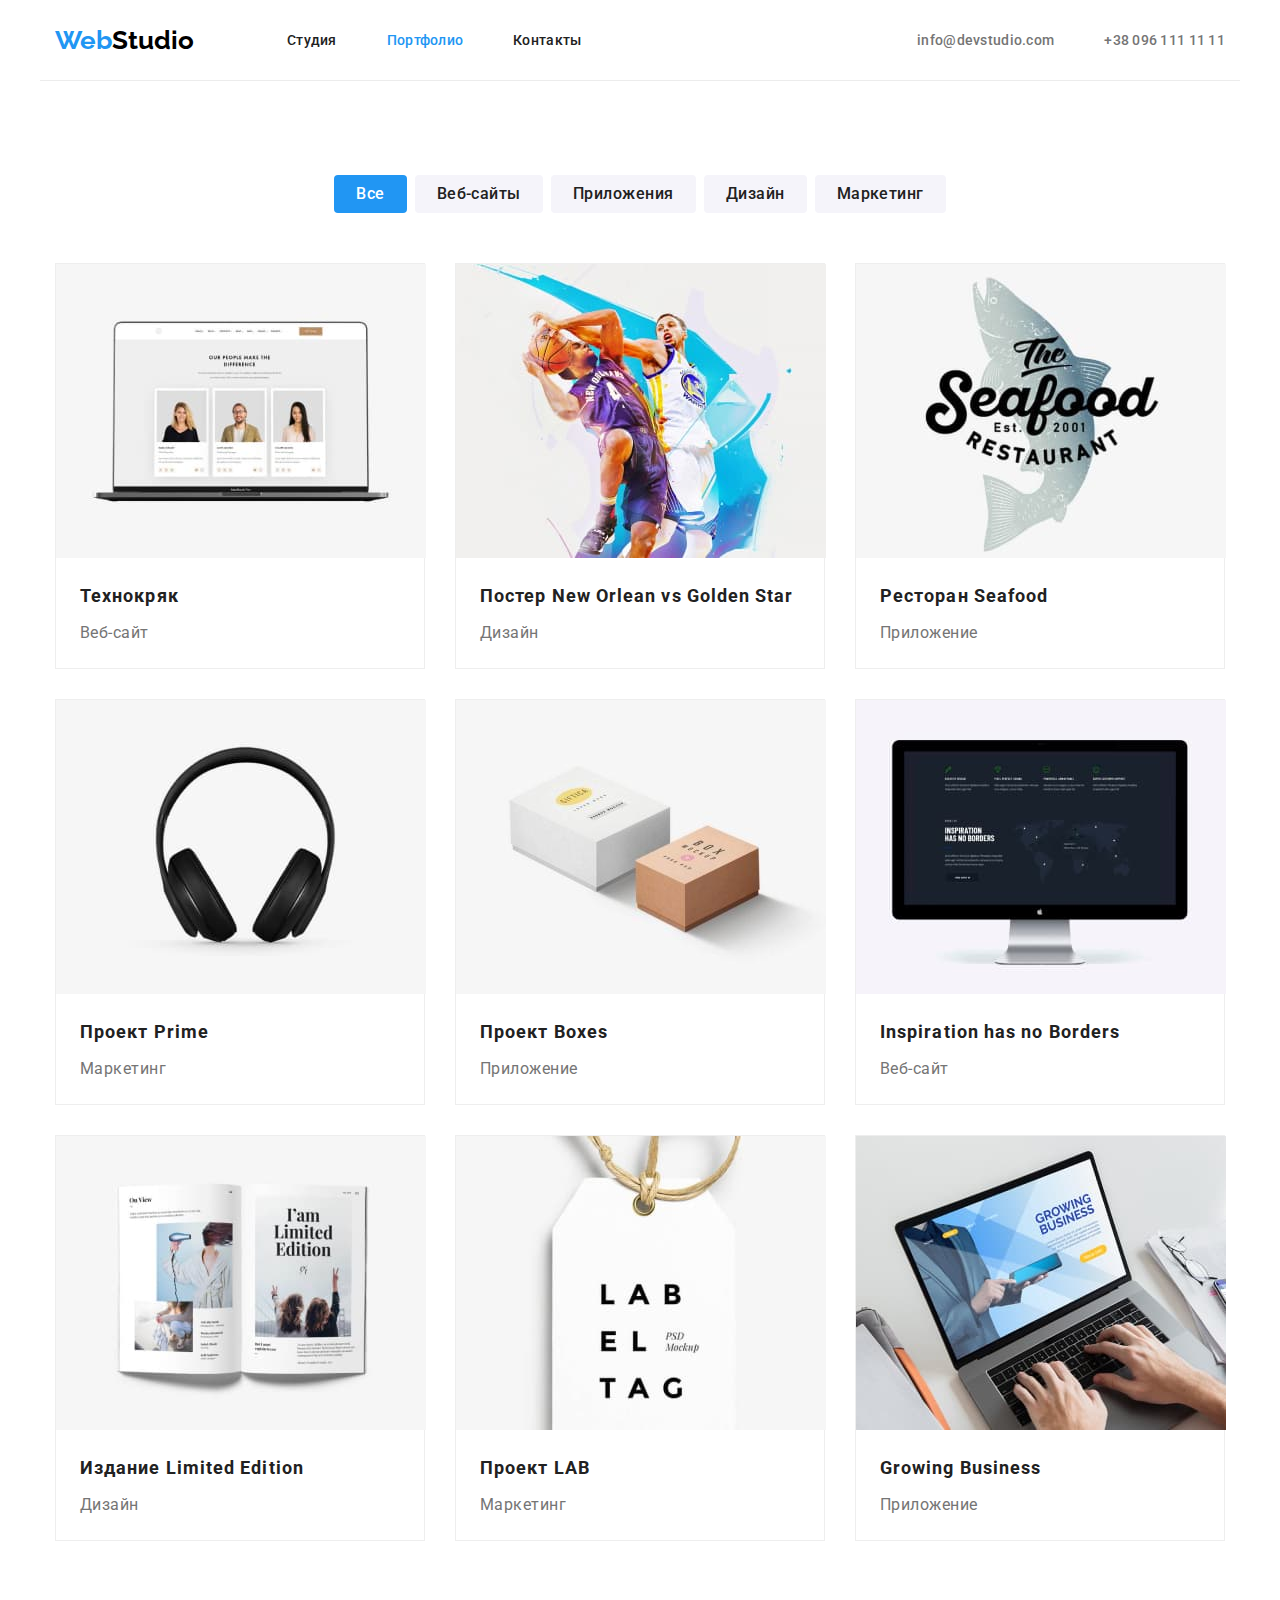
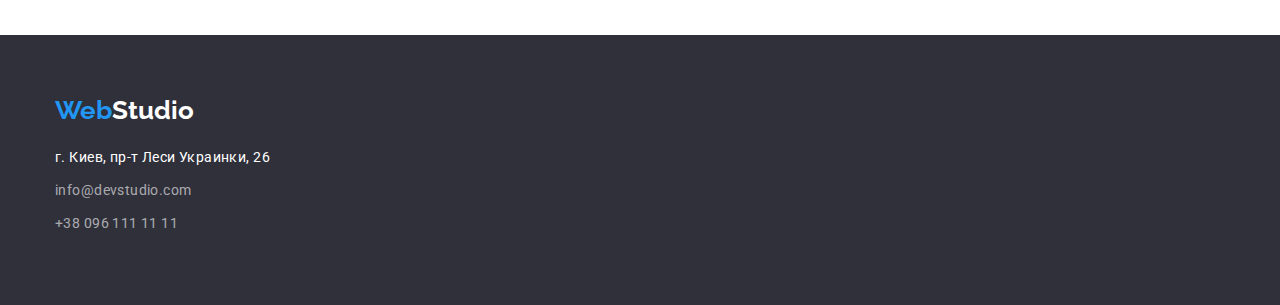
==== portfolio.html @ a49fc219 "homework04" ====
<!DOCTYPE html>
<html lang="ru">
<head>
    <meta charset="UTF-8">
    <meta http-equiv="X-UA-Compatible" content="IE=edge">
    <meta name="viewport" content="width=device-width, initial-scale=1.0">
    <title>Портфолио</title>
    <link rel="preconnect" href="https://fonts.gstatic.com">
    <link rel="stylesheet" href="https://fonts.googleapis.com/css2?family=Raleway:wght@700&family=Roboto:wght@400;500;700;900&display=swap">
    <link rel="stylesheet" href="https://cdnjs.cloudflare.com/ajax/libs/modern-normalize/1.0.0/modern-normalize.min.css" />
    <link rel="stylesheet" href="./css/styles.css">
</head>

<body>
    <header class="header">
        <div class="container main-nav">
            <!--<nav class="nav-menu"> -->
            <nav class="nav-list">
                <a class="logo" href="./index.html"><span class="web">Web</span>Studio</a>
                <ul class="site-list list">
                    <li class="item"><a href="./index.html" class="link">Студия</a></li>
                    <li class="item"><a href="./portfolio.html" class="link current">Портфолио</a></li>
                    <li class="item"><a href="" class="link">Контакты</a></li>
                </ul>
            </nav>
            <ul class="contact-list list">
                <li class="item"><a href="mailto:info@devstudio.com" class="link">info@devstudio.com</a></li>
                <li class="item"><a href="tel:+380961111111" class="link">+38 096 111 11 11</a></li>
            </ul>
        </div>
    </header>

    <main>
        <section class="portfolio">
            <div class="container">
                <h1 class="title visually-hidden">Портфолио</h1>
                <ul class="filters">
                    <li class="item"><button type="button" class="filters-button active">Все</button></li>
                    <li class="item"><button type="button" class="filters-button">Веб-сайты</button></li>
                    <li class="item"><button type="button" class="filters-button">Приложения</button></li>
                    <li class="item"><button type="button" class="filters-button">Дизайн</button></li>
                    <li class="item"><button type="button" class="filters-button">Маркетинг</button></li>
                </ul>
                <ul class="projects">
                    <li class="item">
                        <a href="" class="link">
                            <img src="./images/tehnokryak.jpg" alt="Технокряк" width="370" class="img">
                            <div class="projects-description">
                                <h2 class="title">Технокряк</h2>
                                <p class="text">Веб-сайт</p>
                            </div>    
                        </a>
                    </li>
                    <li class="item">
                        <a href="" class="link">
                            <img src="./images/newOrlean.jpg" alt="Постер New Orlean vs Golden Star" width="370" class="img">
                            <div class="projects-description">
                                <h2 class="title">Постер New Orlean vs Golden Star</h2>
                                <p class="text">Дизайн</p>
                            </div>
                        </a>
                    </li>
                    <li class="item">
                        <a href="" class="link">
                            <img src="./images/seafood.jpg" alt="Ресторан Seafood" width="370" class="img">
                            <div class="projects-description">
                                <h2 class="title">Ресторан Seafood</h2>
                                <p class="text">Приложение</p>
                            </div>
                        </a>
                    </li>
                    <li class="item">
                        <a href="" class="link">
                            <img src="./images/prime.jpg" alt="Проект Prime" width="370" class="img">
                            <div class="projects-description">
                                <h2 class="title">Проект Prime</h2>
                                <p class="text">Маркетинг</p>
                            </div>
                        </a>
                    </li>
                    <li class="item">
                        <a href="" class="link">
                            <img src="./images/Boxes.jpg" alt="Проект Boxes" width="370" class="img">
                            <div class="projects-description">
                                <h2 class="title">Проект Boxes</h2>
                                <p class="text">Приложение</p>
                            </div>
                        </a>
                    </li>
                    <li class="item">
                        <a href="" class="link">
                            <img src="./images/inspirationHasNoBorders.jpg" alt="Inspiration has no Borders" width="370" class="img">
                            <div class="projects-description">
                                <h2 class="title">Inspiration has no Borders</h2>
                                <p class="text">Веб-сайт</p>
                            </div>
                        </a>
                    </li>
                    <li class="item">
                        <a href="" class="link">
                            <img src="./images/limitedEdition.jpg" alt="Издание Limited Edition" width="370" class="img">
                            <div class="projects-description">
                                <h2 class="title">Издание Limited Edition</h2>
                                <p class="text">Дизайн</p>
                            </div>
                        </a>
                    </li>
                    <li class="item">
                        <a href="" class="link">
                            <img src="./images/lab.jpg" alt="Проект LAB" width="370" class="img">
                            <div class="projects-description">
                                <h2 class="title">Проект LAB</h2>
                                <p class="text">Маркетинг</p>
                            </div>
                        </a>
                    </li>
                    <li class="item">
                        <a href="" class="link">
                            <img src="./images/growingBusiness.jpg" alt="Growing Business" width="370" class="img">
                            <div class="projects-description">
                                <h2 class="title">Growing Business</h2>
                                <p class="text">Приложение</p>
                            </div>    
                        </a>
                    </li>
                </ul>
            </div>        
        </section>    
    </main>

    <footer class="footer">
        <div class="container">
            <a href="./index.html" class="logo"><span class="web">Web</span>Studio</a>
            <address class="footer-address">
                <p class="item-address">г. Киев, пр-т Леси Украинки, 26</p>
                <ul class="footer-address-list">
                    <li class="item"><a href="mailto:info@devstudio.com" class="link item-mail">info@devstudio.com</a></li>
                    <li class="item"><a href="tel:+380961111111" class=" link item-tel">+38 096 111 11 11</a></li>
                </ul>
            </address>
        </div>
    </footer>

</body>
</html>
---- css/styles.css ----
:root {
  --primery-text-color: #757575;
  --title-text-color: #212121;
  --accent-color: #2196f3;
  --bg-color: #2f303a;
  --white-color: #ffffff;
  --accent-color-button: #188ce8;
  --bg-color-section: #f5f4fa;
  --black-color: #000000;
  --address-color: rgba(255, 255, 255, 0.6);
  --border-color: #ececec;
  --border-color-item: #eeeeee;
  --font-family-logo: raleway, sans-serif;
  --primery-font-family: roboto, sans-serif;
}

html {
  box-sizing: border-box;
}

*::before,
*::after {
  box-sizing: inherit;
}

body {
  font-family: var(--primery-font-family);
  background: var(--white-color);
  color: var(--primery-text-color);
}

h1,
h2,
h3,
h4,
h5,
h6.p {
  margin-top: 0px;
  margin-bottom: 0px;
}

.container {
  width: 1200px;
  padding-right: 15px;
  padding-left: 15px;
  margin-left: auto;
  margin-right: auto;
}

.title {
  font-weight: 700;
  letter-spacing: 0.03em;
  color: var(--title-text-color);
}

.text {
  font-weight: 400;
  letter-spacing: 0.03em;
  color: var(--primery-text-color);
}
.list {
  margin: 0px;
  padding: 0px;
  list-style: none;
}

.visually-hidden {
  position: absolute;
  width: 1px;
  height: 1px;
  margin: -1px;
  border: 0;
  padding: 0;

  white-space: nowrap;
  clip-path: inset(100%);
  clip: rect(0 0 0 0);
  overflow: hidden;
}

/* header */

.main-nav,
.nav-list {
  display: flex;
  align-items: center;
}

.main-nav {
  border-bottom: 1px solid var(--border-color);
}

.logo {
  font-family: var(--font-family-logo);
  font-weight: 700;
  font-size: 26px;
  line-height: 1.192;
  text-align: left;
  color: var(--black-color);
  text-decoration: none;
}

.nav-list .logo {
  margin-right: 93px;
}

.logo .web {
  color: var(--accent-color);
}

.site-list {
  display: flex;
}

.site-list .item:not(:last-child) {
  margin-right: 50px;
}

.contact-list .link,
.site-list .link {
  display: block;
  padding-top: 32px;
  padding-bottom: 32px;

  text-decoration: none;
  color: var(--title-text-color);
}

.contact-list {
  display: flex;
  margin-left: auto;
}

.contact-list .item:not(:last-child) {
  margin-right: 50px;
}

.site-list,
.contact-list {
  font-weight: 500;
  font-size: 14px;
  line-height: 1.143;
  letter-spacing: 0.02em;
  text-align: left;
}

.contact-list .link {
  color: var(--primery-text-color);
  text-decoration: none;
}

.site-list .link:hover,
.site-list .link:focus,
.site-list .link:active,
.contact-list .link:hover,
.contact-list .link:focus,
.contact-list .link:active {
  color: var(--accent-color);
}

.site-list .current {
  color: var(--accent-color);
}

/* main */

/* hero*/

.hero {
  background-color: var(--bg-color);
  padding-top: 200px;
  padding-bottom: 200px;
}

.hero .container {
  text-align: center;
}

.hero .title {
  margin-bottom: 40px;

  font-weight: 900;
  font-size: 44px;
  line-height: 1.363;
  letter-spacing: 0.06em;
  text-transform: uppercase;

  color: var(--white-color);
}

.hero .order-service {
  border-style: none;
  border-radius: 4px;
  padding-right: 32px;
  padding-left: 32px;
  padding-top: 10px;
  padding-bottom: 10px;
  min-width: 200px;

  font-family: var(--primery-font-family);
  font-style: normal;
  font-weight: 700;
  font-size: 16px;
  line-height: 1.875;
  letter-spacing: 0.06em;
  color: var(--white-color);
  background-color: var(--accent-color);

  cursor: pointer;
}

.hero .order-service:hover,
.hero .order-service:focus .hero .order-service:active {
  background-color: var(--accent-color-button);
}

/* features */
.features {
  padding-top: 94px;
  padding-bottom: 94px;
}

.features .features-list {
  display: flex;
  margin-top: 0px;
  margin-bottom: 0px;
  padding-left: 0px;

  list-style: none;
  font-size: 14px;
  text-align: left;
  letter-spacing: 0.03em;
}

.features-list .item {
  width: 270px;
}

.features-list .item:not(:last-child) {
  margin-right: 30px;
}

.features .title {
  margin-bottom: 10px;
  line-height: 1.143;
  text-transform: uppercase;
}

.features .text {
  margin-top: 0px;
  margin-bottom: 0px;

  line-height: 1.714;
}

/* activities */
.activities {
  padding-bottom: 94px;
}

.activities .title {
  margin-bottom: 50px;

  font-size: 36px;
  line-height: 1.167;
  text-align: center;
}

.activities .activities-list {
  display: flex;
  list-style: none;
  padding-left: 0px;
  margin-top: 0px;
  margin-bottom: 0px;
}

.activities-list .item + .item {
  margin-left: 30px;
}

.activities-list .img {
  display: block;
  width: 370px;
}

/* team */
.team {
  background-color: var(--bg-color-section);
  text-align: center;
  padding-top: 94px;
  padding-bottom: 94px;
}

.team .title {
  margin-bottom: 50px;

  font-size: 36px;
  line-height: 1.171;
}

.team .team-list {
  display: flex;
  list-style: none;
  padding-left: 0px;
  margin-top: 0px;
  margin-bottom: 0px;

  width: 270px;
  font-size: 16px;
}

.team-list .item:not(:last-child) {
  margin-right: 30px;
}

.team-list .item-description {
  border-bottom-right-radius: 4px;
  border-bottom-left-radius: 4px;

  background-color: var(--white-color);
}

.team .img {
  display: block;
}

.team-list .team-description {
  padding-top: 30px;
  padding-bottom: 30px;
}

.team-list .title {
  margin-bottom: 10px;

  font-weight: 500;
  line-height: 1.188;
  font-size: 16px;
}

.team-list .text {
  margin-bottom: 0px;
  margin-top: 0px;

  font-weight: 400;
  line-height: 1.188;
  font-size: 16px;
}

/* footer*/

.footer {
  background-color: var(--bg-color);
  padding-top: 60px;
  padding-bottom: 60px;
}

.footer .logo {
  display: block;
  margin-bottom: 20px;

  color: var(--white-color);
}

.footer-address-list,
.item-address {
  padding-left: 0px;
  margin-top: 0px;
  margin-bottom: 9px;

  font-weight: 400;
  font-size: 14px;
  line-height: 1.714;
  text-align: left;
  letter-spacing: 0.03em;
  font-style: normal;
  list-style: none;
}

.footer-address {
  width: 231px;
}

.footer-address .item-address {
  color: var(--white-color);
}

.footer-address-list .link {
  display: block;
  color: var(--address-color);
  text-decoration: none;
}

.footer-address-list .item-mail {
  margin-bottom: 9px;
}

.footer-address-list .item-mail:hover,
.footer-address-list .item-mail:focus,
.footer-address-list .item-mail:active,
.footer-address-list .item-tel:hover,
.footer-address-list .item-tel:focus,
.footer-address-list .item-tel:active {
  color: var(--accent-color);
}

/* PORTFOLIO*/

.portfolio {
  padding-top: 94px;
  padding-bottom: 94px;
}

.portfolio .filters,
.portfolio .projects {
  display: flex;
  margin-top: 0px;
  margin-bottom: 0px;
  padding-left: 0px;

  list-style: none;
}

.portfolio .filters {
  justify-content: center;
  margin-bottom: 50px;
}

.filters .item:not(:last-child) {
  margin-right: 8px;
}

.portfolio .filters-button {
  padding-top: 6px;
  padding-right: 22px;
  padding-bottom: 6px;
  padding-left: 22px;
  border-radius: 4px;

  font-family: var(--primery-font-family);
  font-weight: 500;
  font-size: 16px;
  line-height: 1.625;
  text-align: center;
  letter-spacing: 0.03em;
  color: var(--title-text-color);
  background-color: var(--bg-color-section);
  border-style: none;
  cursor: pointer;
}

.portfolio .filters-button:hover,
.portfolio .filters-button:focus,
.portfolio .filters-button:active {
  color: var(--white-color);
  background-color: var(--accent-color);
}

.filters .active {
  background-color: var(--accent-color);
  color: var(--white-color);
}

.portfolio .projects {
  flex-wrap: wrap;
}

.projects .item {
  border: 1px solid var(--border-color-item);
  width: 370px;
}

.projects .item {
  margin-bottom: 30px;
  margin-right: 30px;
}
.projects .item:nth-last-child(-n + 3) {
  margin-bottom: 0px;
}
.projects .item:nth-child(3n) {
  margin-right: 0px;
}

.projects .link {
  text-decoration: none;
}

.projects .img {
  display: block;
}

.projects .projects-description {
  padding-top: 20px;
  padding-right: 24px;
  padding-bottom: 20px;
  padding-left: 24px;

  text-align: left;
}

.projects .title {
  margin-bottom: 4px;

  font-size: 18px;
  line-height: 2;
  letter-spacing: 0.06em;
}

.projects .text {
  margin-top: 0px;
  margin-bottom: 0px;

  font-size: 16px;
  line-height: 1.875;
  letter-spacing: 0.03em;
  color: var(--primery-text-color);
}
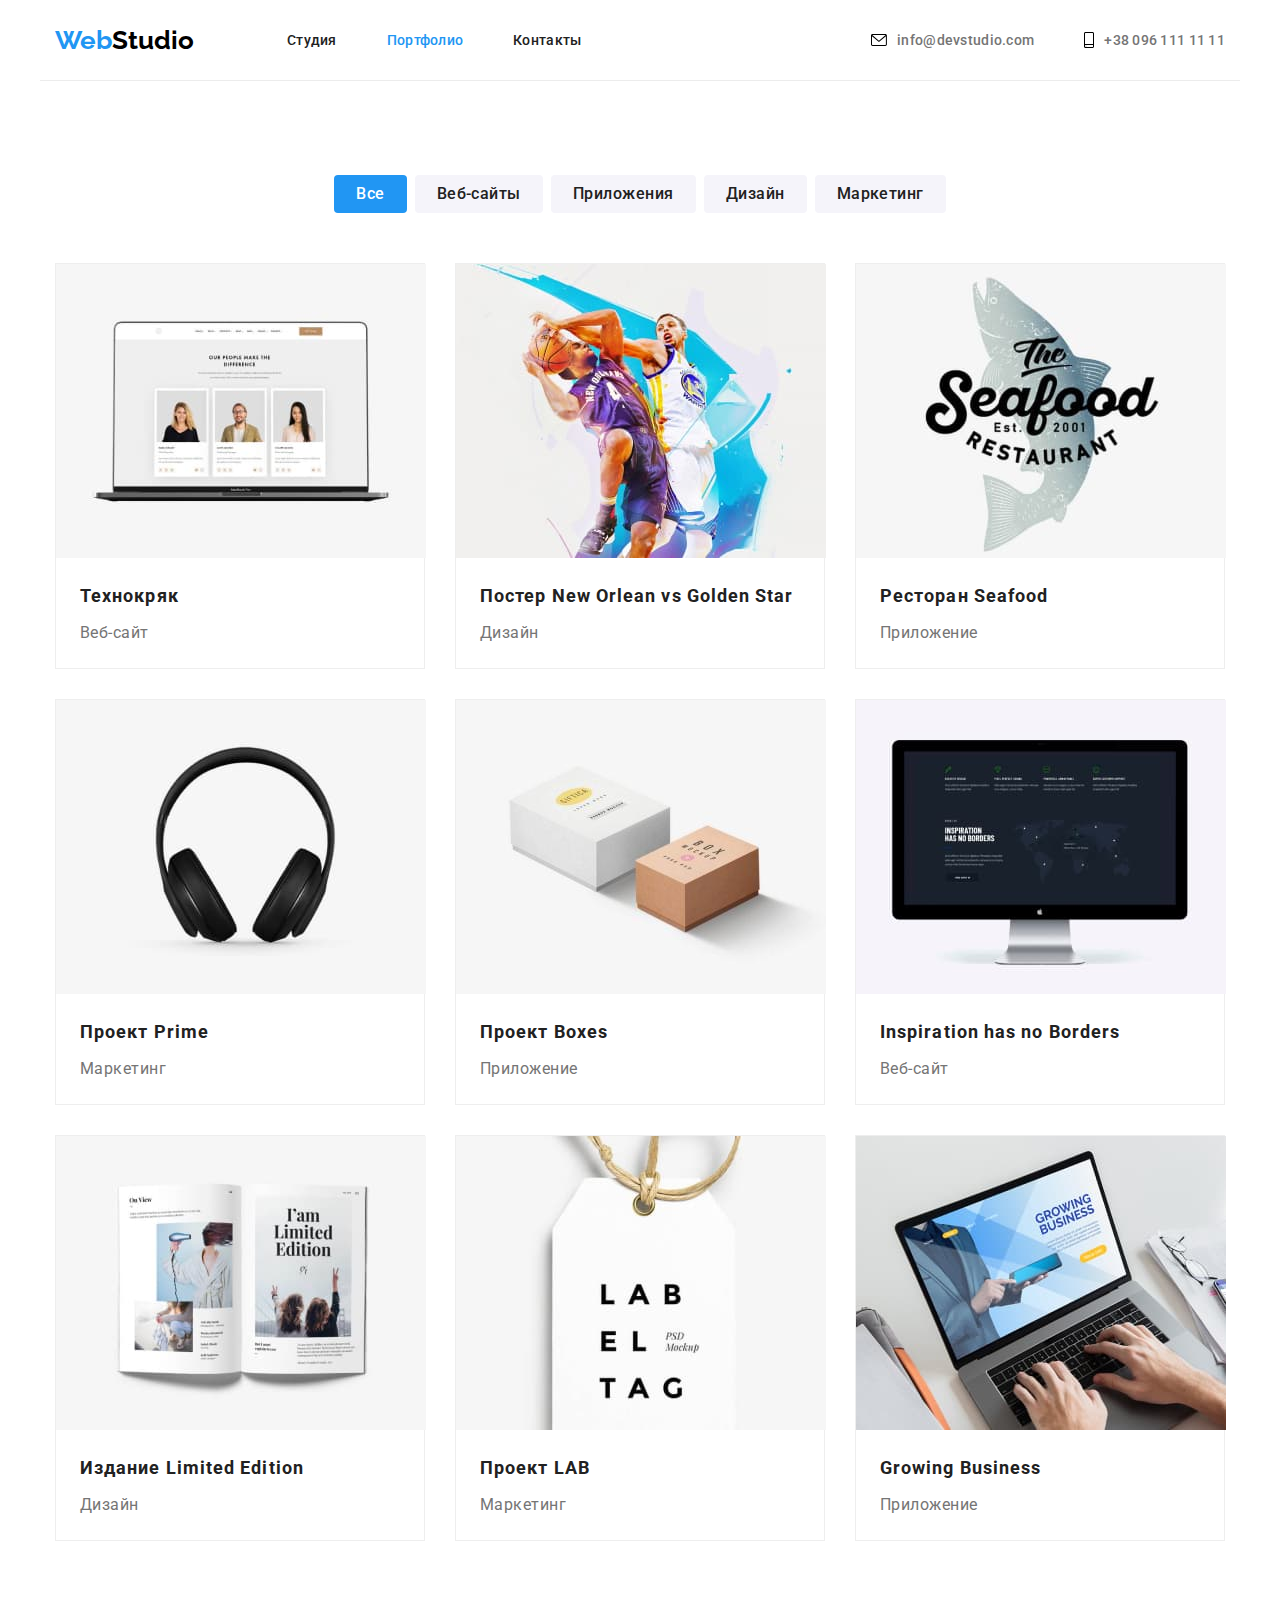
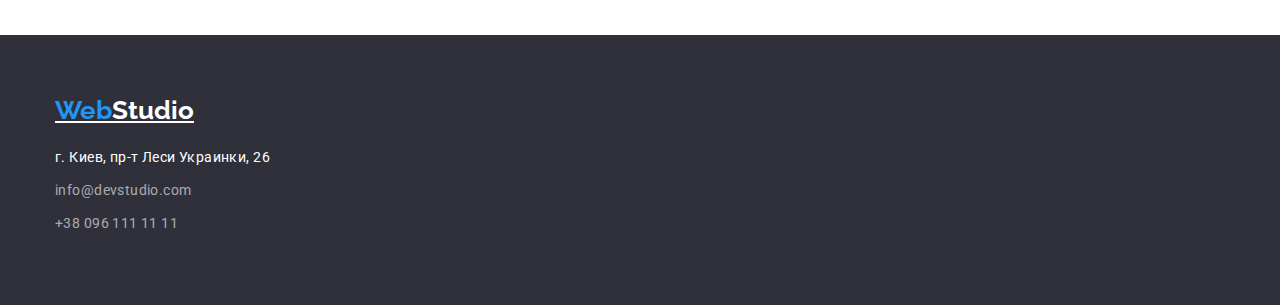
==== commit 2036c79a: "Homework4-2" ====
--- a/portfolio.html
+++ b/portfolio.html
@@ -16,7 +16,7 @@
         <div class="container main-nav">
             <!--<nav class="nav-menu"> -->
             <nav class="nav-list">
-                <a class="logo" href="./index.html"><span class="web">Web</span>Studio</a>
+                <a class="logo link" href="./index.html"><span class="web">Web</span>Studio</a>
                 <ul class="site-list list">
                     <li class="item"><a href="./index.html" class="link">Студия</a></li>
                     <li class="item"><a href="./portfolio.html" class="link current">Портфолио</a></li>
@@ -24,8 +24,22 @@
                 </ul>
             </nav>
             <ul class="contact-list list">
-                <li class="item"><a href="mailto:info@devstudio.com" class="link">info@devstudio.com</a></li>
-                <li class="item"><a href="tel:+380961111111" class="link">+38 096 111 11 11</a></li>
+                <li class="item">
+                    <a href="mailto:info@devstudio.com" class="link mail">
+                        <svg class="e-mail-icon">
+                            <use href="./images/symbol-defs.svg#icon-e-mail"></use>
+                        </svg>
+                        info@devstudio.com
+                    </a>
+                </li>
+                <li class="item">
+                    <a href="tel:+380961111111" class="link tel">
+                        <svg class="smartphone-icon">
+                            <use href="./images/symbol-defs.svg#icon-smartphone"></use>
+                        </svg>
+                        +38 096 111 11 11
+                    </a>
+                </li>
             </ul>
         </div>
     </header>
--- a/css/styles.css
+++ b/css/styles.css
@@ -10,6 +10,8 @@
   --address-color: rgba(255, 255, 255, 0.6);
   --border-color: #ececec;
   --border-color-item: #eeeeee;
+  --bg-color-item: #f5f4fa;
+  --bg-color-hero: #c4c4c4;
   --font-family-logo: raleway, sans-serif;
   --primery-font-family: roboto, sans-serif;
 }
@@ -62,6 +64,11 @@
   margin: 0px;
   padding: 0px;
   list-style: none;
+}
+
+.link {
+  text-decoration: none;
+  cursor: pointer;
 }
 
 .visually-hidden {
@@ -81,7 +88,9 @@
 /* header */
 
 .main-nav,
-.nav-list {
+.nav-list,
+.contact-list,
+.site-list {
   display: flex;
   align-items: center;
 }
@@ -97,7 +106,6 @@
   line-height: 1.192;
   text-align: left;
   color: var(--black-color);
-  text-decoration: none;
 }
 
 .nav-list .logo {
@@ -106,33 +114,6 @@
 
 .logo .web {
   color: var(--accent-color);
-}
-
-.site-list {
-  display: flex;
-}
-
-.site-list .item:not(:last-child) {
-  margin-right: 50px;
-}
-
-.contact-list .link,
-.site-list .link {
-  display: block;
-  padding-top: 32px;
-  padding-bottom: 32px;
-
-  text-decoration: none;
-  color: var(--title-text-color);
-}
-
-.contact-list {
-  display: flex;
-  margin-left: auto;
-}
-
-.contact-list .item:not(:last-child) {
-  margin-right: 50px;
 }
 
 .site-list,
@@ -144,9 +125,52 @@
   text-align: left;
 }
 
+.site-list .item:not(:last-child),
+.contact-list .item:not(:last-child) {
+  margin-right: 50px;
+}
+
+.contact-list .link,
+.site-list .link {
+  display: block;
+  padding-top: 32px;
+  padding-bottom: 32px;
+
+  color: var(--title-text-color);
+}
+
 .contact-list .link {
   color: var(--primery-text-color);
-  text-decoration: none;
+}
+
+.contact-list {
+  margin-left: auto;
+}
+
+.contact-list .e-mail-icon,
+.contact-list .smartphone-icon {
+  display: block;
+  margin-right: 10px;
+}
+
+.contact-list .mail,
+.contact-list .tel {
+  display: flex;
+  align-items: center;
+}
+
+.contact-list .e-mail-icon {
+  width: 16px;
+  height: 12px;
+}
+
+.contact-list .smartphone-icon {
+  width: 10px;
+  height: 16px;
+}
+
+.contact-list .link {
+  color: var(--primery-text-color);
 }
 
 .site-list .link:hover,
@@ -158,6 +182,15 @@
   color: var(--accent-color);
 }
 
+.contact-list .e-mail-icon:hover,
+.contact-list .e-mail-icon:focus,
+.contact-list .e-mail-icon:active,
+.contact-list .smartphone-icon:hover,
+.contact-list .smartphone-icon:focus,
+.contact-list .smartphone-icon:active {
+  fill: var(--accent-color);
+}
+
 .site-list .current {
   color: var(--accent-color);
 }
@@ -167,7 +200,12 @@
 /* hero*/
 
 .hero {
-  background-color: var(--bg-color);
+  max-width: 1600px;
+  background-color: var(--bg-color-hero);
+  background-image: linear-gradient(to right, rgba(47, 48, 58, 0.4), rgba(47, 48, 58, 0.4)),
+    url('../images/img-hover.jpg');
+  margin-left: auto;
+  margin-right: auto;
   padding-top: 200px;
   padding-bottom: 200px;
 }
@@ -210,7 +248,8 @@
 }
 
 .hero .order-service:hover,
-.hero .order-service:focus .hero .order-service:active {
+.hero .order-service:focus,
+.hero .order-service:active {
   background-color: var(--accent-color-button);
 }
 
@@ -222,11 +261,7 @@
 
 .features .features-list {
   display: flex;
-  margin-top: 0px;
-  margin-bottom: 0px;
-  padding-left: 0px;
-
-  list-style: none;
+
   font-size: 14px;
   text-align: left;
   letter-spacing: 0.03em;
@@ -234,10 +269,6 @@
 
 .features-list .item {
   width: 270px;
-}
-
-.features-list .item:not(:last-child) {
-  margin-right: 30px;
 }
 
 .features .title {
@@ -253,6 +284,27 @@
   line-height: 1.714;
 }
 
+.features-svg {
+  margin-bottom: 30px;
+  padding-top: 25px;
+  padding-bottom: 25px;
+
+  text-align: center;
+  width: 270px;
+  height: 120px;
+  border-radius: 4px;
+  background-color: var(--bg-color-item);
+}
+
+.features-svg .svg {
+  height: 70px;
+  max-width: 70px;
+}
+
+.features-list .item:not(:last-child) {
+  margin-right: 30px;
+}
+
 /* activities */
 .activities {
   padding-bottom: 94px;
@@ -268,10 +320,6 @@
 
 .activities .activities-list {
   display: flex;
-  list-style: none;
-  padding-left: 0px;
-  margin-top: 0px;
-  margin-bottom: 0px;
 }
 
 .activities-list .item + .item {
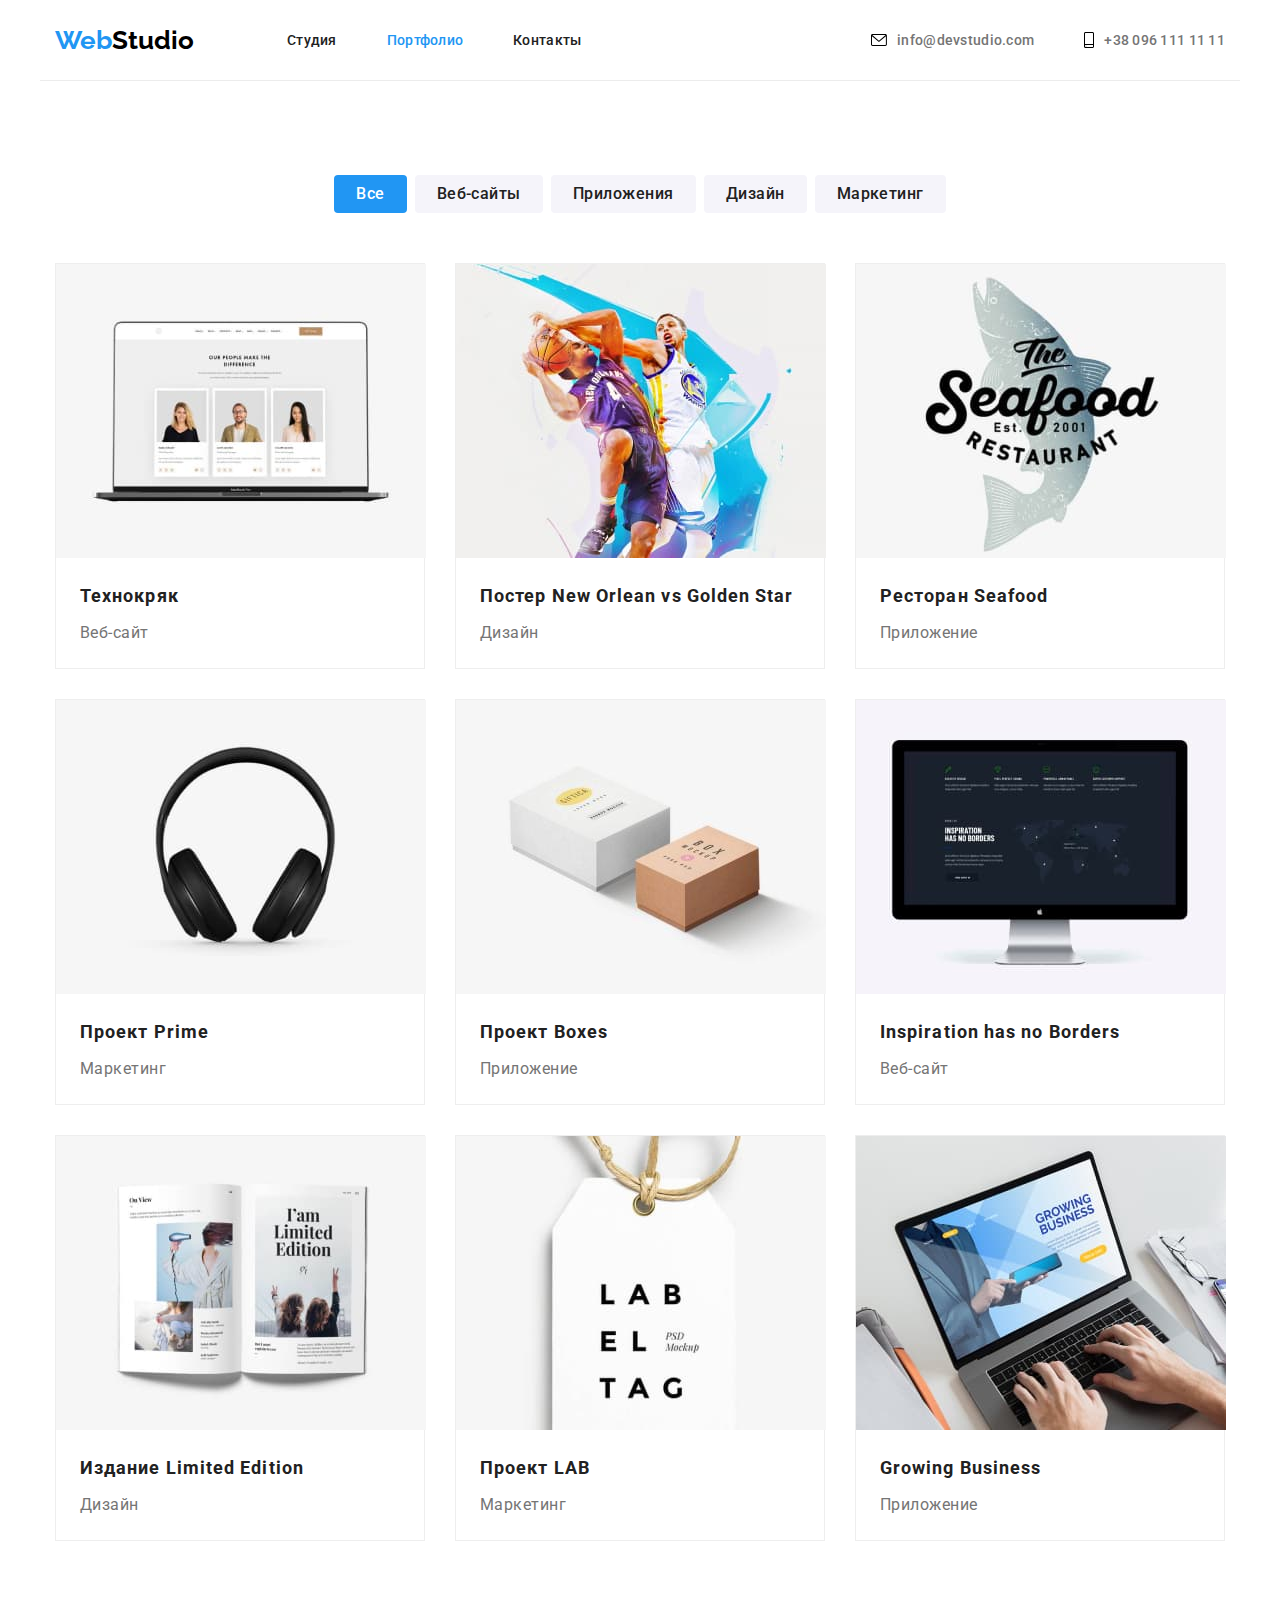
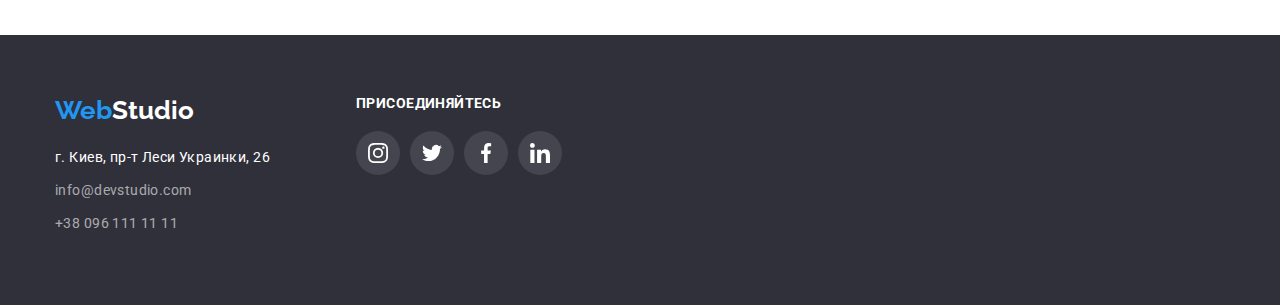
==== commit ab694e01: "homework4-final" ====
--- a/portfolio.html
+++ b/portfolio.html
@@ -144,14 +144,50 @@
 
     <footer class="footer">
         <div class="container">
-            <a href="./index.html" class="logo"><span class="web">Web</span>Studio</a>
-            <address class="footer-address">
-                <p class="item-address">г. Киев, пр-т Леси Украинки, 26</p>
-                <ul class="footer-address-list">
-                    <li class="item"><a href="mailto:info@devstudio.com" class="link item-mail">info@devstudio.com</a></li>
-                    <li class="item"><a href="tel:+380961111111" class=" link item-tel">+38 096 111 11 11</a></li>
+            <div class="column-1">
+                <a href="./index.html" class="logo link"><span class="web">Web</span>Studio</a>
+                <address class="footer-address">
+                    <p class="item-address">г. Киев, пр-т Леси Украинки, 26</p>
+                    <ul class="footer-address-list">
+                        <li class="item"><a href="mailto:info@devstudio.com" class="link item-mail">info@devstudio.com</a>
+                        </li>
+                        <li class="item"><a href="tel:+380961111111" class=" link item-tel">+38 096 111 11 11</a></li>
+                    </ul>
+                </address>
+            </div>
+            <div class="column-2">
+                <h2 class="title">присоединяйтесь</h2>
+                <ul class="social-list list">
+                    <li class="item">
+                        <a href="" class="social-link link">
+                            <svg class="footer-svg">
+                                <use href="./images/symbol-defs.svg#icon-instagram"></use>
+                            </svg>
+                        </a>
+                    </li>
+                    <li class="item">
+                        <a href="" class="social-link link">
+                            <svg class="footer-svg">
+                                <use href="./images/symbol-defs.svg#icon-twitter"></use>
+                            </svg>
+                        </a>
+                    </li>
+                    <li class="item">
+                        <a href="" class="social-link link">
+                            <svg class="footer-svg">
+                                <use href="./images/symbol-defs.svg#icon-facebook"></use>
+                            </svg>
+                        </a>
+                    </li>
+                    <li class="item">
+                        <a href="" class="social-link link">
+                            <svg class="footer-svg">
+                                <use href="./images/symbol-defs.svg#icon-linkedin"></use>
+                            </svg>
+                        </a>
+                    </li>
                 </ul>
-            </address>
+            </div>
         </div>
     </footer>
 
--- a/css/styles.css
+++ b/css/styles.css
@@ -12,6 +12,8 @@
   --border-color-item: #eeeeee;
   --bg-color-item: #f5f4fa;
   --bg-color-hero: #c4c4c4;
+  --bg-icon: #afb1b8;
+  --bg-white-transparency: rgba(255, 255, 255, 0.1);
   --font-family-logo: raleway, sans-serif;
   --primery-font-family: roboto, sans-serif;
 }
@@ -180,14 +182,6 @@
 .contact-list .link:focus,
 .contact-list .link:active {
   color: var(--accent-color);
-}
-
-.contact-list .e-mail-icon:hover,
-.contact-list .e-mail-icon:focus,
-.contact-list .e-mail-icon:active,
-.contact-list .smartphone-icon:hover,
-.contact-list .smartphone-icon:focus,
-.contact-list .smartphone-icon:active {
   fill: var(--accent-color);
 }
 
@@ -348,13 +342,14 @@
 
 .team .team-list {
   display: flex;
-  list-style: none;
-  padding-left: 0px;
-  margin-top: 0px;
-  margin-bottom: 0px;
 
   width: 270px;
   font-size: 16px;
+}
+
+.team-list > .item {
+  box-shadow: 0px 1px 3px rgba(0, 0, 0, 0.12), 0px 1px 1px rgba(0, 0, 0, 0.14),
+    0px 2px 1px rgba(0, 0, 0, 0.2);
 }
 
 .team-list .item:not(:last-child) {
@@ -386,12 +381,109 @@
 }
 
 .team-list .text {
-  margin-bottom: 0px;
+  margin-bottom: 16px;
   margin-top: 0px;
 
   font-weight: 400;
   line-height: 1.188;
   font-size: 16px;
+}
+
+.team-description .social {
+  display: flex;
+  align-items: center;
+  justify-content: center;
+}
+
+.social .item:not(:last-child) {
+  margin-right: 10px;
+}
+
+.social-item {
+  display: block;
+
+  width: 44px;
+  height: 44px;
+  border-radius: 50%;
+  fill: var(--bg-icon);
+}
+
+.social-item .svg {
+  display: inline-block;
+  width: 44px;
+  height: 44px;
+  padding-top: 12px;
+  padding-bottom: 12px;
+}
+
+.social-item:hover,
+.social-item:focus,
+.social-item:active {
+  background-color: var(--accent-color);
+  cursor: pointer;
+}
+
+.social-item .svg:hover,
+.social-item .svg:focus,
+.social-item .svg:active {
+  fill: var(--white-color);
+}
+
+/* regular-customers*/
+
+.regular-customers {
+  text-align: center;
+  padding-top: 94px;
+  padding-bottom: 94px;
+}
+
+.regular-customers .title {
+  margin-bottom: 50px;
+
+  font-size: 36px;
+  line-height: 1.171;
+}
+
+.regular-customers .customers {
+  display: flex;
+  justify-content: center;
+}
+
+.regular-customers .link {
+  display: block;
+
+  width: 170px;
+  height: 92px;
+  border: 1px solid var(--bg-icon);
+  border-radius: 4px;
+}
+
+.regular-customers .item:not(:last-child) {
+  margin-right: 30px;
+}
+
+.regular-customers .svg {
+  width: 170px;
+  height: 92px;
+  padding-top: 16px;
+  padding-right: 32px;
+  padding-bottom: 16px;
+  padding-left: 32px;
+
+  fill: var(--bg-icon);
+}
+
+.regular-customers .item:hover,
+.regular-customers .item:focus,
+.regular-customers .item:active {
+  border: 1px solid var(--accent-color);
+  cursor: pointer;
+}
+
+.regular-customers .svg:hover,
+.regular-customers .svg:focus,
+.regular-customers .svg:active {
+  fill: var(--accent-color);
 }
 
 /* footer*/
@@ -400,6 +492,15 @@
   background-color: var(--bg-color);
   padding-top: 60px;
   padding-bottom: 60px;
+}
+
+.footer .container {
+  display: flex;
+}
+
+.footer .column-1 {
+  width: 231px;
+  margin-right: 70px;
 }
 
 .footer .logo {
@@ -449,6 +550,55 @@
 .footer-address-list .item-tel:focus,
 .footer-address-list .item-tel:active {
   color: var(--accent-color);
+}
+
+.footer .column-2 {
+  width: 206px;
+}
+
+.footer .title {
+  margin-bottom: 20px;
+
+  font-style: normal;
+  font-weight: 700;
+  font-size: 14px;
+  line-height: 1.142;
+  letter-spacing: 0.03em;
+  text-transform: uppercase;
+  text-align: left;
+  color: var(--white-color);
+}
+
+.footer .social-list {
+  display: flex;
+  align-items: center;
+  justify-content: center;
+}
+
+.footer .social-link {
+  display: block;
+  width: 44px;
+  height: 44px;
+  border-radius: 50%;
+  background-color: var(--bg-white-transparency);
+}
+
+.social-list .footer-svg {
+  width: 44px;
+  height: 44px;
+  padding-top: 12px;
+  padding-bottom: 12px;
+  fill: var(--white-color);
+}
+
+.social-list .item:not(:last-child) {
+  margin-right: 10px;
+}
+
+.footer .social-link:hover,
+.footer .social-link:focus,
+.footer .social-link:active {
+  background-color: var(--accent-color);
 }
 
 /* PORTFOLIO*/
@@ -501,6 +651,8 @@
 .portfolio .filters-button:active {
   color: var(--white-color);
   background-color: var(--accent-color);
+  box-shadow: 0px 3px 1px rgba(0, 0, 0, 0.1), 0px 1px 2px rgba(0, 0, 0, 0.08),
+    0px 2px 2px rgba(0, 0, 0, 0.12);
 }
 
 .filters .active {
@@ -529,7 +681,14 @@
 }
 
 .projects .link {
-  text-decoration: none;
+  display: block;
+}
+
+.projects .link:hover,
+.projects .link:focus,
+.projects .link:active {
+  box-shadow: 0px 1px 1px rgba(0, 0, 0, 0.12), 0px 4px 4px rgba(0, 0, 0, 0.06),
+    1px 4px 6px rgba(0, 0, 0, 0.16);
 }
 
 .projects .img {
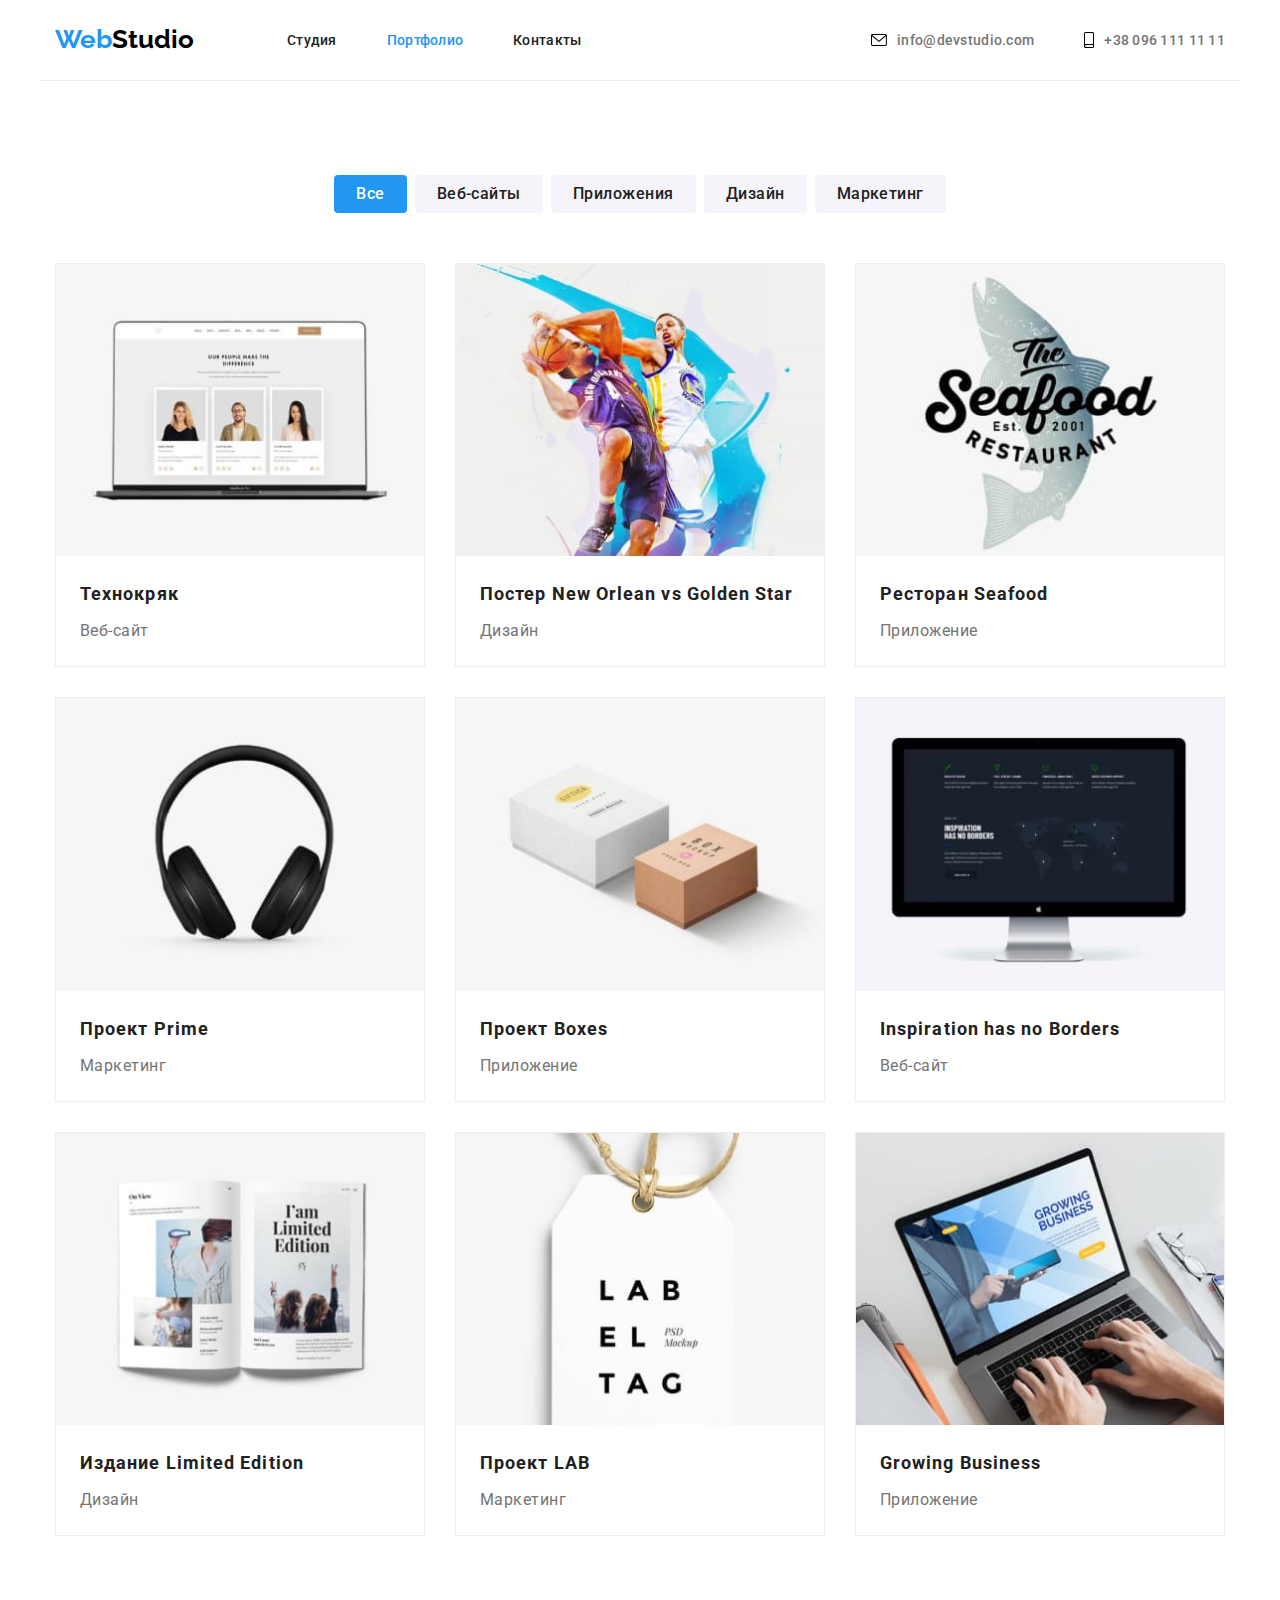
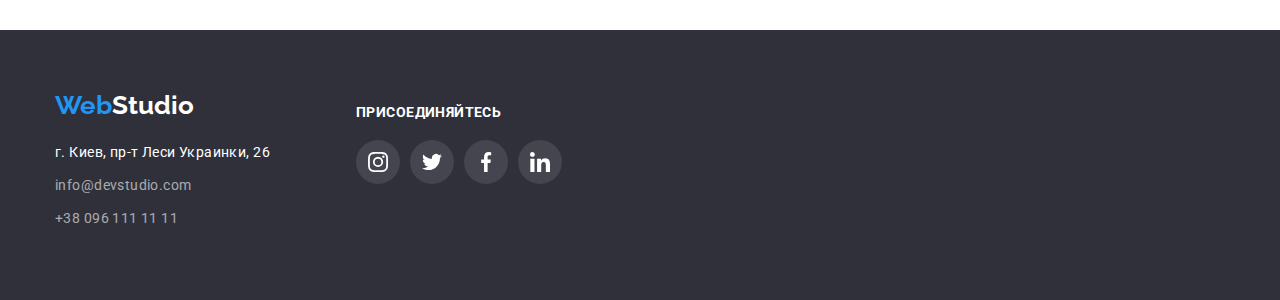
==== commit fbe9e48c: "homework-4-final-3" ====
--- a/portfolio.html
+++ b/portfolio.html
@@ -48,17 +48,19 @@
         <section class="portfolio">
             <div class="container">
                 <h1 class="title visually-hidden">Портфолио</h1>
-                <ul class="filters">
+                <ul class="filters list">
                     <li class="item"><button type="button" class="filters-button active">Все</button></li>
                     <li class="item"><button type="button" class="filters-button">Веб-сайты</button></li>
                     <li class="item"><button type="button" class="filters-button">Приложения</button></li>
                     <li class="item"><button type="button" class="filters-button">Дизайн</button></li>
                     <li class="item"><button type="button" class="filters-button">Маркетинг</button></li>
                 </ul>
-                <ul class="projects">
-                    <li class="item">
-                        <a href="" class="link">
-                            <img src="./images/tehnokryak.jpg" alt="Технокряк" width="370" class="img">
+                <ul class="projects list">
+                    <li class="item">
+                        <a href="" class="link">
+                            <div class="for-img">
+                                <img src="./images/tehnokryak.jpg" alt="Технокряк" width="370" class="img">
+                            </div>
                             <div class="projects-description">
                                 <h2 class="title">Технокряк</h2>
                                 <p class="text">Веб-сайт</p>
@@ -67,7 +69,9 @@
                     </li>
                     <li class="item">
                         <a href="" class="link">
-                            <img src="./images/newOrlean.jpg" alt="Постер New Orlean vs Golden Star" width="370" class="img">
+                            <div class="for-img">
+                                <img src="./images/newOrlean.jpg" alt="Постер New Orlean vs Golden Star" width="370" class="img">
+                            </div>
                             <div class="projects-description">
                                 <h2 class="title">Постер New Orlean vs Golden Star</h2>
                                 <p class="text">Дизайн</p>
@@ -76,8 +80,10 @@
                     </li>
                     <li class="item">
                         <a href="" class="link">
-                            <img src="./images/seafood.jpg" alt="Ресторан Seafood" width="370" class="img">
-                            <div class="projects-description">
+                            <div class="for-img">
+                                <img src="./images/seafood.jpg" alt="Ресторан Seafood" width="370" class="img">
+                            </div>
+                                <div class="projects-description">
                                 <h2 class="title">Ресторан Seafood</h2>
                                 <p class="text">Приложение</p>
                             </div>
@@ -85,8 +91,10 @@
                     </li>
                     <li class="item">
                         <a href="" class="link">
-                            <img src="./images/prime.jpg" alt="Проект Prime" width="370" class="img">
-                            <div class="projects-description">
+                            <div class="for-img">
+                                <img src="./images/prime.jpg" alt="Проект Prime" width="370" class="img">
+                            </div>
+                                <div class="projects-description">
                                 <h2 class="title">Проект Prime</h2>
                                 <p class="text">Маркетинг</p>
                             </div>
@@ -94,7 +102,9 @@
                     </li>
                     <li class="item">
                         <a href="" class="link">
-                            <img src="./images/Boxes.jpg" alt="Проект Boxes" width="370" class="img">
+                            <div class="for-img">
+                                <img src="./images/Boxes.jpg" alt="Проект Boxes" width="370" class="img">
+                            </div>
                             <div class="projects-description">
                                 <h2 class="title">Проект Boxes</h2>
                                 <p class="text">Приложение</p>
@@ -103,8 +113,10 @@
                     </li>
                     <li class="item">
                         <a href="" class="link">
-                            <img src="./images/inspirationHasNoBorders.jpg" alt="Inspiration has no Borders" width="370" class="img">
-                            <div class="projects-description">
+                            <div class="for-img">
+                                <img src="./images/inspirationHasNoBorders.jpg" alt="Inspiration has no Borders" width="370" class="img">
+                            </div>
+                                <div class="projects-description">
                                 <h2 class="title">Inspiration has no Borders</h2>
                                 <p class="text">Веб-сайт</p>
                             </div>
@@ -112,8 +124,10 @@
                     </li>
                     <li class="item">
                         <a href="" class="link">
-                            <img src="./images/limitedEdition.jpg" alt="Издание Limited Edition" width="370" class="img">
-                            <div class="projects-description">
+                            <div class="for-img">
+                                <img src="./images/limitedEdition.jpg" alt="Издание Limited Edition" width="370" class="img">
+                            </div>
+                                <div class="projects-description">
                                 <h2 class="title">Издание Limited Edition</h2>
                                 <p class="text">Дизайн</p>
                             </div>
@@ -121,8 +135,10 @@
                     </li>
                     <li class="item">
                         <a href="" class="link">
-                            <img src="./images/lab.jpg" alt="Проект LAB" width="370" class="img">
-                            <div class="projects-description">
+                            <div class="for-img">
+                                <img src="./images/lab.jpg" alt="Проект LAB" width="370" class="img">
+                            </div>
+                                <div class="projects-description">
                                 <h2 class="title">Проект LAB</h2>
                                 <p class="text">Маркетинг</p>
                             </div>
@@ -130,8 +146,11 @@
                     </li>
                     <li class="item">
                         <a href="" class="link">
-                            <img src="./images/growingBusiness.jpg" alt="Growing Business" width="370" class="img">
-                            <div class="projects-description">
+                            <div class="for-img">
+                            
+                                <img src="./images/growingBusiness.jpg" alt="Growing Business" width="370" class="img">
+                            </div>
+                                <div class="projects-description">
                                 <h2 class="title">Growing Business</h2>
                                 <p class="text">Приложение</p>
                             </div>    
@@ -149,14 +168,13 @@
                 <address class="footer-address">
                     <p class="item-address">г. Киев, пр-т Леси Украинки, 26</p>
                     <ul class="footer-address-list">
-                        <li class="item"><a href="mailto:info@devstudio.com" class="link item-mail">info@devstudio.com</a>
-                        </li>
+                        <li class="item"><a href="mailto:info@devstudio.com" class="link item-mail">info@devstudio.com</a></li>
                         <li class="item"><a href="tel:+380961111111" class=" link item-tel">+38 096 111 11 11</a></li>
                     </ul>
                 </address>
             </div>
             <div class="column-2">
-                <h2 class="title">присоединяйтесь</h2>
+                <p class="text">присоединяйтесь</p>
                 <ul class="social-list list">
                     <li class="item">
                         <a href="" class="social-link link">
@@ -187,7 +205,7 @@
                         </a>
                     </li>
                 </ul>
-            </div>
+            </div>    
         </div>
     </footer>
 
--- a/css/styles.css
+++ b/css/styles.css
@@ -112,6 +112,8 @@
 
 .nav-list .logo {
   margin-right: 93px;
+  padding-top: 24px;
+  padding-bottom: 25px;
 }
 
 .logo .web {
@@ -279,9 +281,11 @@
 }
 
 .features-svg {
+  display: flex;
+  justify-content: center;
+  align-items: center;
+
   margin-bottom: 30px;
-  padding-top: 25px;
-  padding-bottom: 25px;
 
   text-align: center;
   width: 270px;
@@ -400,33 +404,28 @@
 }
 
 .social-item {
-  display: block;
-
+  display: flex;
+  justify-content: center;
+  align-items: center;
   width: 44px;
   height: 44px;
   border-radius: 50%;
-  fill: var(--bg-icon);
-}
-
-.social-item .svg {
-  display: inline-block;
-  width: 44px;
-  height: 44px;
-  padding-top: 12px;
-  padding-bottom: 12px;
-}
-
+
+  color: var(--bg-icon);
+}
+
+.social .svg {
+  width: 20px;
+  height: 20px;
+  fill: currentColor;
+}
+
+.social-item:focus,
 .social-item:hover,
-.social-item:focus,
 .social-item:active {
+  border-radius: 50%;
+  color: var(--white-color);
   background-color: var(--accent-color);
-  cursor: pointer;
-}
-
-.social-item .svg:hover,
-.social-item .svg:focus,
-.social-item .svg:active {
-  fill: var(--white-color);
 }
 
 /* regular-customers*/
@@ -450,8 +449,10 @@
 }
 
 .regular-customers .link {
-  display: block;
-
+  display: flex;
+  justify-content: center;
+  align-items: center;
+  color: var(--bg-icon);
   width: 170px;
   height: 92px;
   border: 1px solid var(--bg-icon);
@@ -462,22 +463,20 @@
   margin-right: 30px;
 }
 
+.regular-customers .link:hover,
+.regular-customers .link:focus,
+.regular-customers .link:active {
+  border: 1px solid var(--accent-color);
+  color: var(--accent-color);
+  border-radius: 4px;
+  cursor: pointer;
+  fill: currentColor;
+}
+
 .regular-customers .svg {
-  width: 170px;
-  height: 92px;
-  padding-top: 16px;
-  padding-right: 32px;
-  padding-bottom: 16px;
-  padding-left: 32px;
-
-  fill: var(--bg-icon);
-}
-
-.regular-customers .item:hover,
-.regular-customers .item:focus,
-.regular-customers .item:active {
-  border: 1px solid var(--accent-color);
-  cursor: pointer;
+  width: 106px;
+  height: 60px;
+  fill: currentColor;
 }
 
 .regular-customers .svg:hover,
@@ -499,7 +498,6 @@
 }
 
 .footer .column-1 {
-  width: 231px;
   margin-right: 70px;
 }
 
@@ -552,11 +550,7 @@
   color: var(--accent-color);
 }
 
-.footer .column-2 {
-  width: 206px;
-}
-
-.footer .title {
+.footer .text {
   margin-bottom: 20px;
 
   font-style: normal;
@@ -576,19 +570,21 @@
 }
 
 .footer .social-link {
-  display: block;
+  display: flex;
+  justify-content: center;
+  align-items: center;
   width: 44px;
   height: 44px;
   border-radius: 50%;
+
+  color: var(--white-color);
   background-color: var(--bg-white-transparency);
 }
 
 .social-list .footer-svg {
-  width: 44px;
-  height: 44px;
-  padding-top: 12px;
-  padding-bottom: 12px;
-  fill: var(--white-color);
+  width: 20px;
+  height: 20px;
+  fill: currentColor;
 }
 
 .social-list .item:not(:last-child) {
@@ -599,6 +595,8 @@
 .footer .social-link:focus,
 .footer .social-link:active {
   background-color: var(--accent-color);
+  border-radius: 50%;
+  color: var(--white-color);
 }
 
 /* PORTFOLIO*/
@@ -614,8 +612,6 @@
   margin-top: 0px;
   margin-bottom: 0px;
   padding-left: 0px;
-
-  list-style: none;
 }
 
 .portfolio .filters {
@@ -682,6 +678,18 @@
 
 .projects .link {
   display: block;
+  width: 370px;
+}
+
+.projects .for-img {
+  width: 368px;
+}
+
+.projects .img {
+  display: block;
+  height: 100%;
+  width: 100%;
+  object-fit: cover;
 }
 
 .projects .link:hover,
@@ -691,10 +699,6 @@
     1px 4px 6px rgba(0, 0, 0, 0.16);
 }
 
-.projects .img {
-  display: block;
-}
-
 .projects .projects-description {
   padding-top: 20px;
   padding-right: 24px;
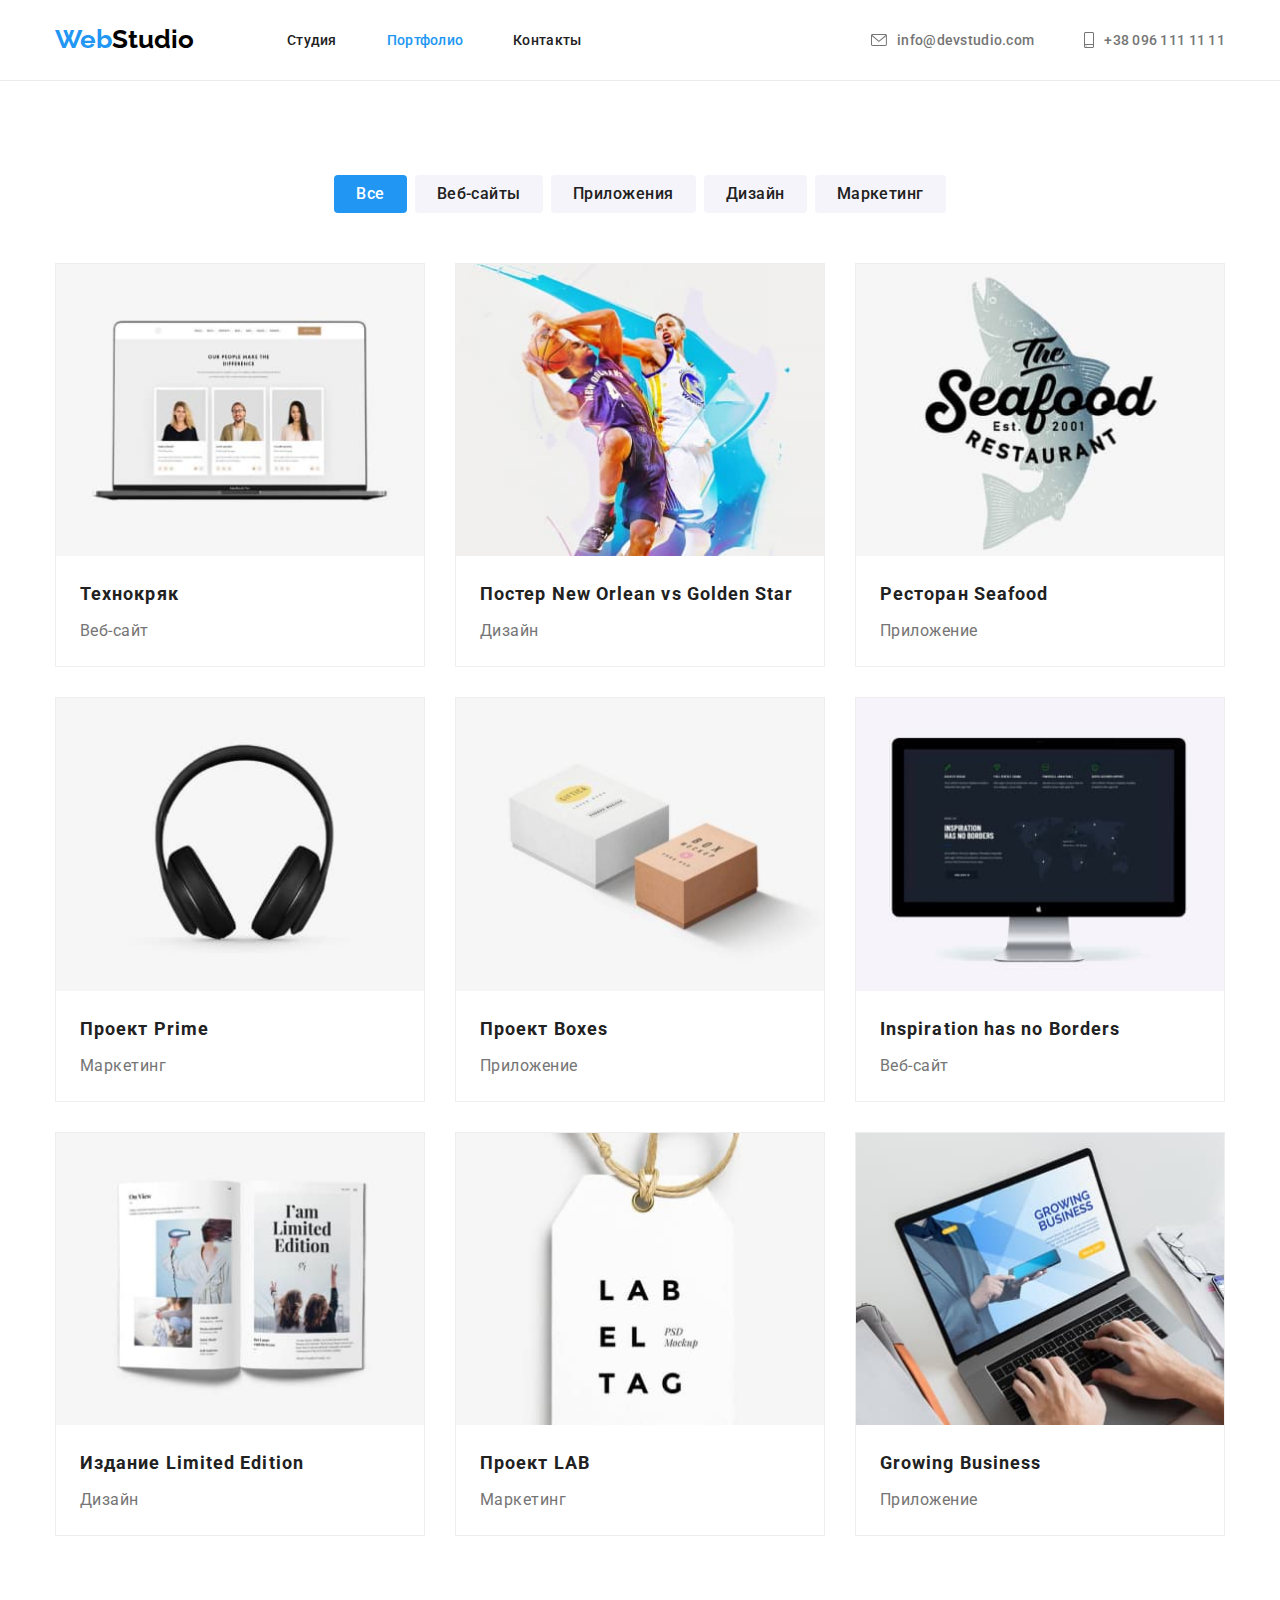
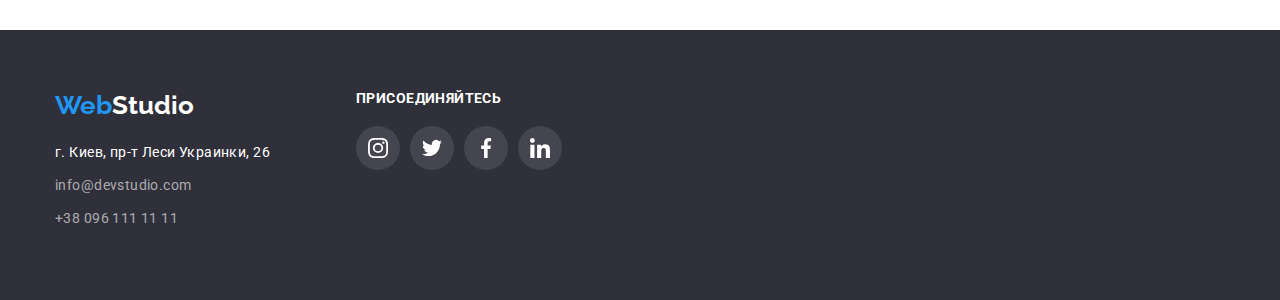
==== commit a9206e19: "homework-4-final-4" ====
--- a/portfolio.html
+++ b/portfolio.html
@@ -25,16 +25,16 @@
             </nav>
             <ul class="contact-list list">
                 <li class="item">
-                    <a href="mailto:info@devstudio.com" class="link mail">
-                        <svg class="e-mail-icon">
+                    <a href="mailto:info@devstudio.com" class="link">
+                        <svg class="e-mail-icon icon">
                             <use href="./images/symbol-defs.svg#icon-e-mail"></use>
                         </svg>
                         info@devstudio.com
                     </a>
                 </li>
                 <li class="item">
-                    <a href="tel:+380961111111" class="link tel">
-                        <svg class="smartphone-icon">
+                    <a href="tel:+380961111111" class="link">
+                        <svg class="smartphone-icon icon">
                             <use href="./images/symbol-defs.svg#icon-smartphone"></use>
                         </svg>
                         +38 096 111 11 11
@@ -47,7 +47,7 @@
     <main>
         <section class="portfolio">
             <div class="container">
-                <h1 class="title visually-hidden">Портфолио</h1>
+                <h2 class="title visually-hidden">Портфолио</h2>
                 <ul class="filters list">
                     <li class="item"><button type="button" class="filters-button active">Все</button></li>
                     <li class="item"><button type="button" class="filters-button">Веб-сайты</button></li>
@@ -58,100 +58,81 @@
                 <ul class="projects list">
                     <li class="item">
                         <a href="" class="link">
-                            <div class="for-img">
-                                <img src="./images/tehnokryak.jpg" alt="Технокряк" width="370" class="img">
-                            </div>
+                            <img src="./images/tehnokryak.jpg" alt="Технокряк" width="370" class="img">
                             <div class="projects-description">
-                                <h2 class="title">Технокряк</h2>
+                                <h3 class="title">Технокряк</h3>
                                 <p class="text">Веб-сайт</p>
                             </div>    
                         </a>
                     </li>
                     <li class="item">
                         <a href="" class="link">
-                            <div class="for-img">
-                                <img src="./images/newOrlean.jpg" alt="Постер New Orlean vs Golden Star" width="370" class="img">
-                            </div>
+                            <img src="./images/newOrlean.jpg" alt="Постер New Orlean vs Golden Star" width="370" class="img">
                             <div class="projects-description">
-                                <h2 class="title">Постер New Orlean vs Golden Star</h2>
+                                <h3 class="title">Постер New Orlean vs Golden Star</h3>
                                 <p class="text">Дизайн</p>
                             </div>
                         </a>
                     </li>
                     <li class="item">
                         <a href="" class="link">
-                            <div class="for-img">
-                                <img src="./images/seafood.jpg" alt="Ресторан Seafood" width="370" class="img">
-                            </div>
-                                <div class="projects-description">
-                                <h2 class="title">Ресторан Seafood</h2>
+                            <img src="./images/seafood.jpg" alt="Ресторан Seafood" width="370" class="img">
+                            <div class="projects-description">
+                                <h3 class="title">Ресторан Seafood</h3>
                                 <p class="text">Приложение</p>
                             </div>
                         </a>
                     </li>
                     <li class="item">
                         <a href="" class="link">
-                            <div class="for-img">
-                                <img src="./images/prime.jpg" alt="Проект Prime" width="370" class="img">
-                            </div>
-                                <div class="projects-description">
-                                <h2 class="title">Проект Prime</h2>
+                            <img src="./images/prime.jpg" alt="Проект Prime" width="370" class="img">
+                            <div class="projects-description">
+                                <h3 class="title">Проект Prime</h3>
                                 <p class="text">Маркетинг</p>
                             </div>
                         </a>
                     </li>
                     <li class="item">
                         <a href="" class="link">
-                            <div class="for-img">
-                                <img src="./images/Boxes.jpg" alt="Проект Boxes" width="370" class="img">
-                            </div>
+                            <img src="./images/Boxes.jpg" alt="Проект Boxes" width="370" class="img">
                             <div class="projects-description">
-                                <h2 class="title">Проект Boxes</h2>
+                                <h3 class="title">Проект Boxes</h3>
                                 <p class="text">Приложение</p>
                             </div>
                         </a>
                     </li>
                     <li class="item">
                         <a href="" class="link">
-                            <div class="for-img">
-                                <img src="./images/inspirationHasNoBorders.jpg" alt="Inspiration has no Borders" width="370" class="img">
-                            </div>
-                                <div class="projects-description">
-                                <h2 class="title">Inspiration has no Borders</h2>
+                            <img src="./images/inspirationHasNoBorders.jpg" alt="Inspiration has no Borders" width="370" class="img">
+                            <div class="projects-description">
+                                <h3 class="title">Inspiration has no Borders</h3>
                                 <p class="text">Веб-сайт</p>
                             </div>
                         </a>
                     </li>
                     <li class="item">
                         <a href="" class="link">
-                            <div class="for-img">
-                                <img src="./images/limitedEdition.jpg" alt="Издание Limited Edition" width="370" class="img">
-                            </div>
-                                <div class="projects-description">
-                                <h2 class="title">Издание Limited Edition</h2>
+                            <img src="./images/limitedEdition.jpg" alt="Издание Limited Edition" width="370" class="img">
+                            <div class="projects-description">
+                                <h3 class="title">Издание Limited Edition</h3>
                                 <p class="text">Дизайн</p>
                             </div>
                         </a>
                     </li>
                     <li class="item">
                         <a href="" class="link">
-                            <div class="for-img">
-                                <img src="./images/lab.jpg" alt="Проект LAB" width="370" class="img">
-                            </div>
-                                <div class="projects-description">
-                                <h2 class="title">Проект LAB</h2>
+                            <img src="./images/lab.jpg" alt="Проект LAB" width="370" class="img">
+                            <div class="projects-description">
+                                <h3 class="title">Проект LAB</h3>
                                 <p class="text">Маркетинг</p>
                             </div>
                         </a>
                     </li>
                     <li class="item">
                         <a href="" class="link">
-                            <div class="for-img">
-                            
-                                <img src="./images/growingBusiness.jpg" alt="Growing Business" width="370" class="img">
-                            </div>
-                                <div class="projects-description">
-                                <h2 class="title">Growing Business</h2>
+                            <img src="./images/growingBusiness.jpg" alt="Growing Business" width="370" class="img">
+                            <div class="projects-description">
+                                <h3 class="title">Growing Business</h3>
                                 <p class="text">Приложение</p>
                             </div>    
                         </a>
@@ -168,36 +149,36 @@
                 <address class="footer-address">
                     <p class="item-address">г. Киев, пр-т Леси Украинки, 26</p>
                     <ul class="footer-address-list">
-                        <li class="item"><a href="mailto:info@devstudio.com" class="link item-mail">info@devstudio.com</a></li>
-                        <li class="item"><a href="tel:+380961111111" class=" link item-tel">+38 096 111 11 11</a></li>
+                        <li class="item"><a href="mailto:info@devstudio.com" class="link">info@devstudio.com</a></li>
+                        <li class="item"><a href="tel:+380961111111" class=" link">+38 096 111 11 11</a></li>
                     </ul>
                 </address>
             </div>
             <div class="column-2">
                 <p class="text">присоединяйтесь</p>
                 <ul class="social-list list">
-                    <li class="item">
+                    <li class="social-item">
                         <a href="" class="social-link link">
                             <svg class="footer-svg">
                                 <use href="./images/symbol-defs.svg#icon-instagram"></use>
                             </svg>
                         </a>
                     </li>
-                    <li class="item">
+                    <li class="social-item">
                         <a href="" class="social-link link">
                             <svg class="footer-svg">
                                 <use href="./images/symbol-defs.svg#icon-twitter"></use>
                             </svg>
                         </a>
                     </li>
-                    <li class="item">
+                    <li class="social-item">
                         <a href="" class="social-link link">
                             <svg class="footer-svg">
                                 <use href="./images/symbol-defs.svg#icon-facebook"></use>
                             </svg>
                         </a>
                     </li>
-                    <li class="item">
+                    <li class="social-item">
                         <a href="" class="social-link link">
                             <svg class="footer-svg">
                                 <use href="./images/symbol-defs.svg#icon-linkedin"></use>
--- a/css/styles.css
+++ b/css/styles.css
@@ -38,7 +38,8 @@
 h3,
 h4,
 h5,
-h6.p {
+h6,
+p {
   margin-top: 0px;
   margin-bottom: 0px;
 }
@@ -97,7 +98,7 @@
   align-items: center;
 }
 
-.main-nav {
+.header {
   border-bottom: 1px solid var(--border-color);
 }
 
@@ -143,22 +144,21 @@
   color: var(--title-text-color);
 }
 
+.contact-list {
+  margin-left: auto;
+}
+
 .contact-list .link {
   color: var(--primery-text-color);
 }
 
-.contact-list {
-  margin-left: auto;
-}
-
 .contact-list .e-mail-icon,
 .contact-list .smartphone-icon {
-  display: block;
   margin-right: 10px;
-}
-
-.contact-list .mail,
-.contact-list .tel {
+  fill: currentColor;
+}
+
+.contact-list .link {
   display: flex;
   align-items: center;
 }
@@ -184,7 +184,6 @@
 .contact-list .link:focus,
 .contact-list .link:active {
   color: var(--accent-color);
-  fill: var(--accent-color);
 }
 
 .site-list .current {
@@ -212,6 +211,9 @@
 
 .hero .title {
   margin-bottom: 40px;
+  width: 696px;
+  margin-right: auto;
+  margin-left: auto;
 
   font-weight: 900;
   font-size: 44px;
@@ -284,11 +286,9 @@
   display: flex;
   justify-content: center;
   align-items: center;
-
   margin-bottom: 30px;
 
-  text-align: center;
-  width: 270px;
+  width: 100%;
   height: 120px;
   border-radius: 4px;
   background-color: var(--bg-color-item);
@@ -448,19 +448,30 @@
   justify-content: center;
 }
 
+.regular-customers .item {
+  width: 170px;
+  height: 92px;
+}
+
 .regular-customers .link {
   display: flex;
   justify-content: center;
   align-items: center;
   color: var(--bg-icon);
-  width: 170px;
-  height: 92px;
+  width: 100%;
+  height: 100%;
   border: 1px solid var(--bg-icon);
   border-radius: 4px;
 }
 
 .regular-customers .item:not(:last-child) {
   margin-right: 30px;
+}
+
+.regular-customers .svg {
+  width: 106px;
+  height: 60px;
+  fill: currentColor;
 }
 
 .regular-customers .link:hover,
@@ -470,19 +481,6 @@
   color: var(--accent-color);
   border-radius: 4px;
   cursor: pointer;
-  fill: currentColor;
-}
-
-.regular-customers .svg {
-  width: 106px;
-  height: 60px;
-  fill: currentColor;
-}
-
-.regular-customers .svg:hover,
-.regular-customers .svg:focus,
-.regular-customers .svg:active {
-  fill: var(--accent-color);
 }
 
 /* footer*/
@@ -537,16 +535,13 @@
   text-decoration: none;
 }
 
-.footer-address-list .item-mail {
+.footer-address-list .item:not(:last-child) {
   margin-bottom: 9px;
 }
 
-.footer-address-list .item-mail:hover,
-.footer-address-list .item-mail:focus,
-.footer-address-list .item-mail:active,
-.footer-address-list .item-tel:hover,
-.footer-address-list .item-tel:focus,
-.footer-address-list .item-tel:active {
+.footer-address-list .link:hover,
+.footer-address-list .link:focus,
+.footer-address-list .link:active {
   color: var(--accent-color);
 }
 
@@ -569,12 +564,17 @@
   justify-content: center;
 }
 
+.footer .social-item {
+  width: 44px;
+  height: 44px;
+}
+
 .footer .social-link {
   display: flex;
   justify-content: center;
   align-items: center;
-  width: 44px;
-  height: 44px;
+  width: 100%;
+  height: 100%;
   border-radius: 50%;
 
   color: var(--white-color);
@@ -587,7 +587,7 @@
   fill: currentColor;
 }
 
-.social-list .item:not(:last-child) {
+.social-list .social-item:not(:last-child) {
   margin-right: 10px;
 }
 
@@ -661,14 +661,12 @@
 }
 
 .projects .item {
-  border: 1px solid var(--border-color-item);
-  width: 370px;
-}
-
-.projects .item {
   margin-bottom: 30px;
   margin-right: 30px;
-}
+
+  width: 370px;
+}
+
 .projects .item:nth-last-child(-n + 3) {
   margin-bottom: 0px;
 }
@@ -678,17 +676,14 @@
 
 .projects .link {
   display: block;
-  width: 370px;
-}
-
-.projects .for-img {
-  width: 368px;
+  width: 100%;
+  border: 1px solid var(--border-color-item);
 }
 
 .projects .img {
   display: block;
-  height: 100%;
-  width: 100%;
+  max-width: 100%;
+  height: auto;
   object-fit: cover;
 }
 
